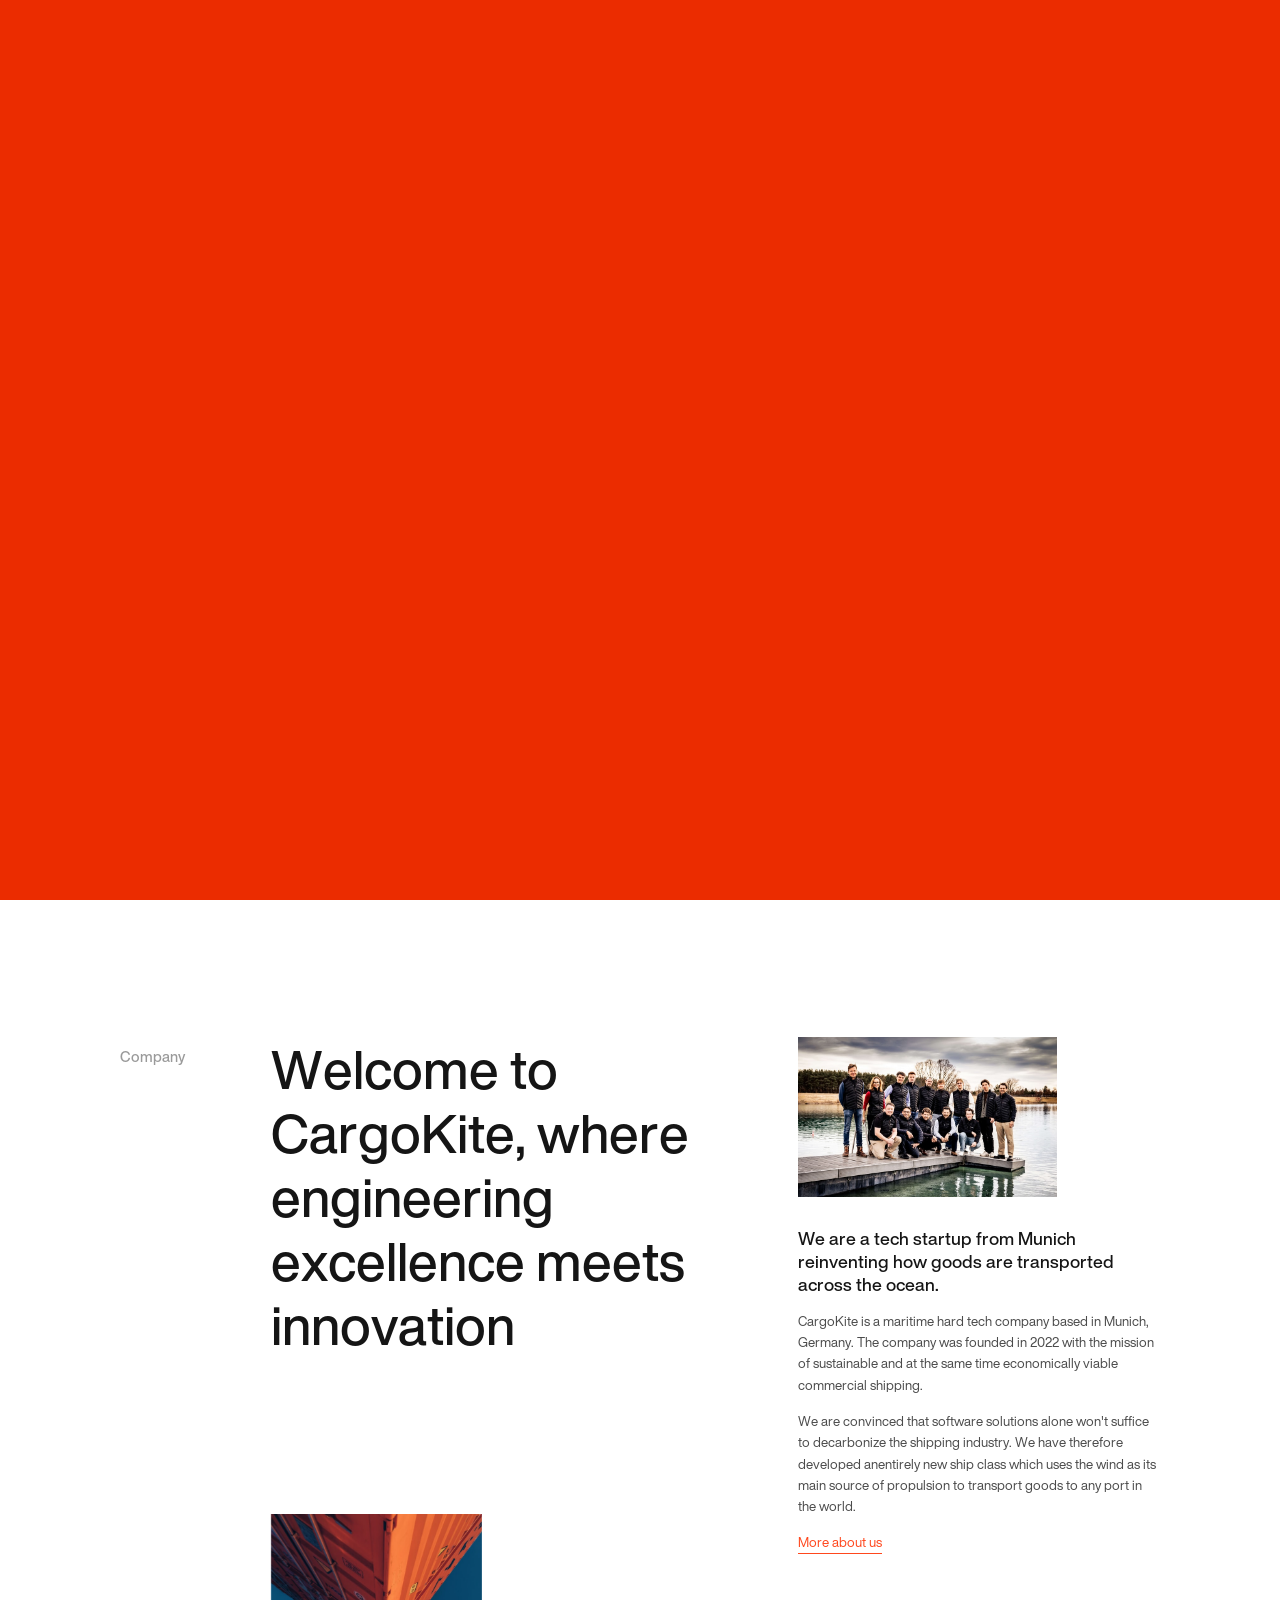
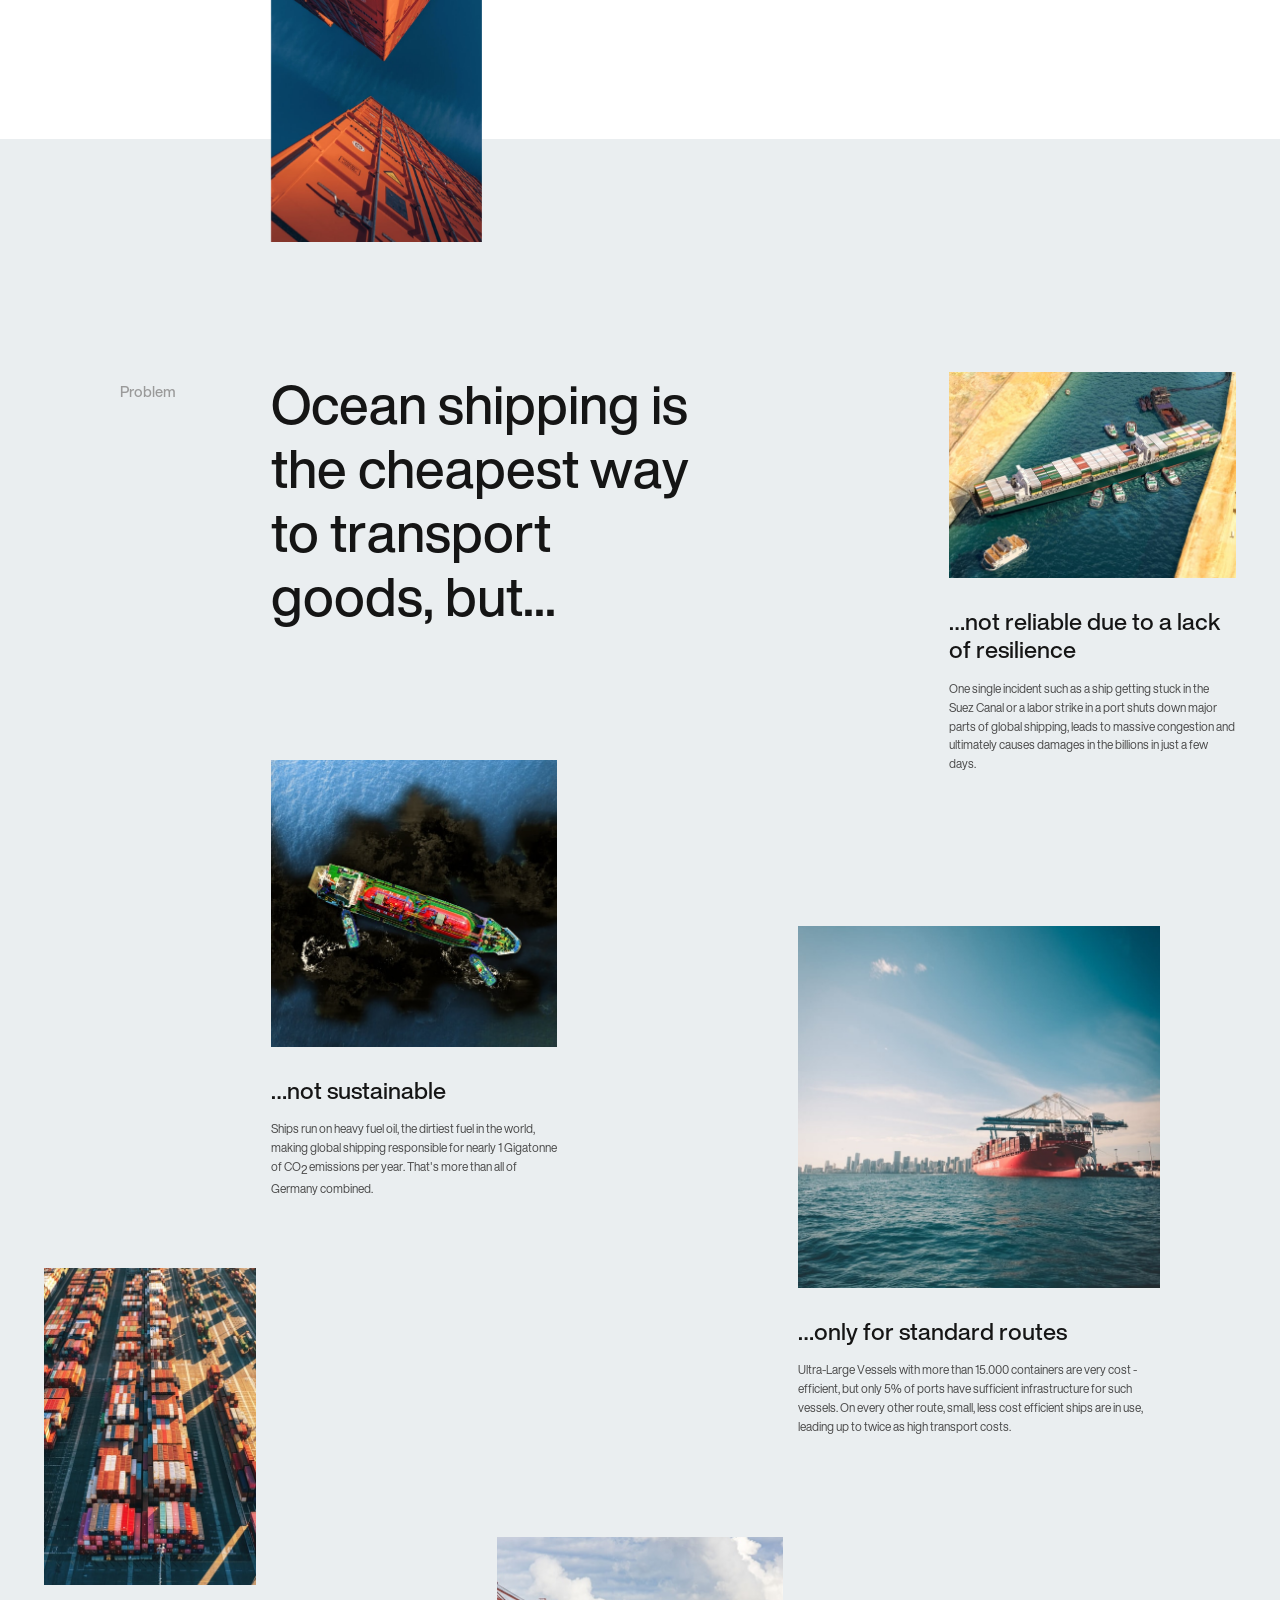
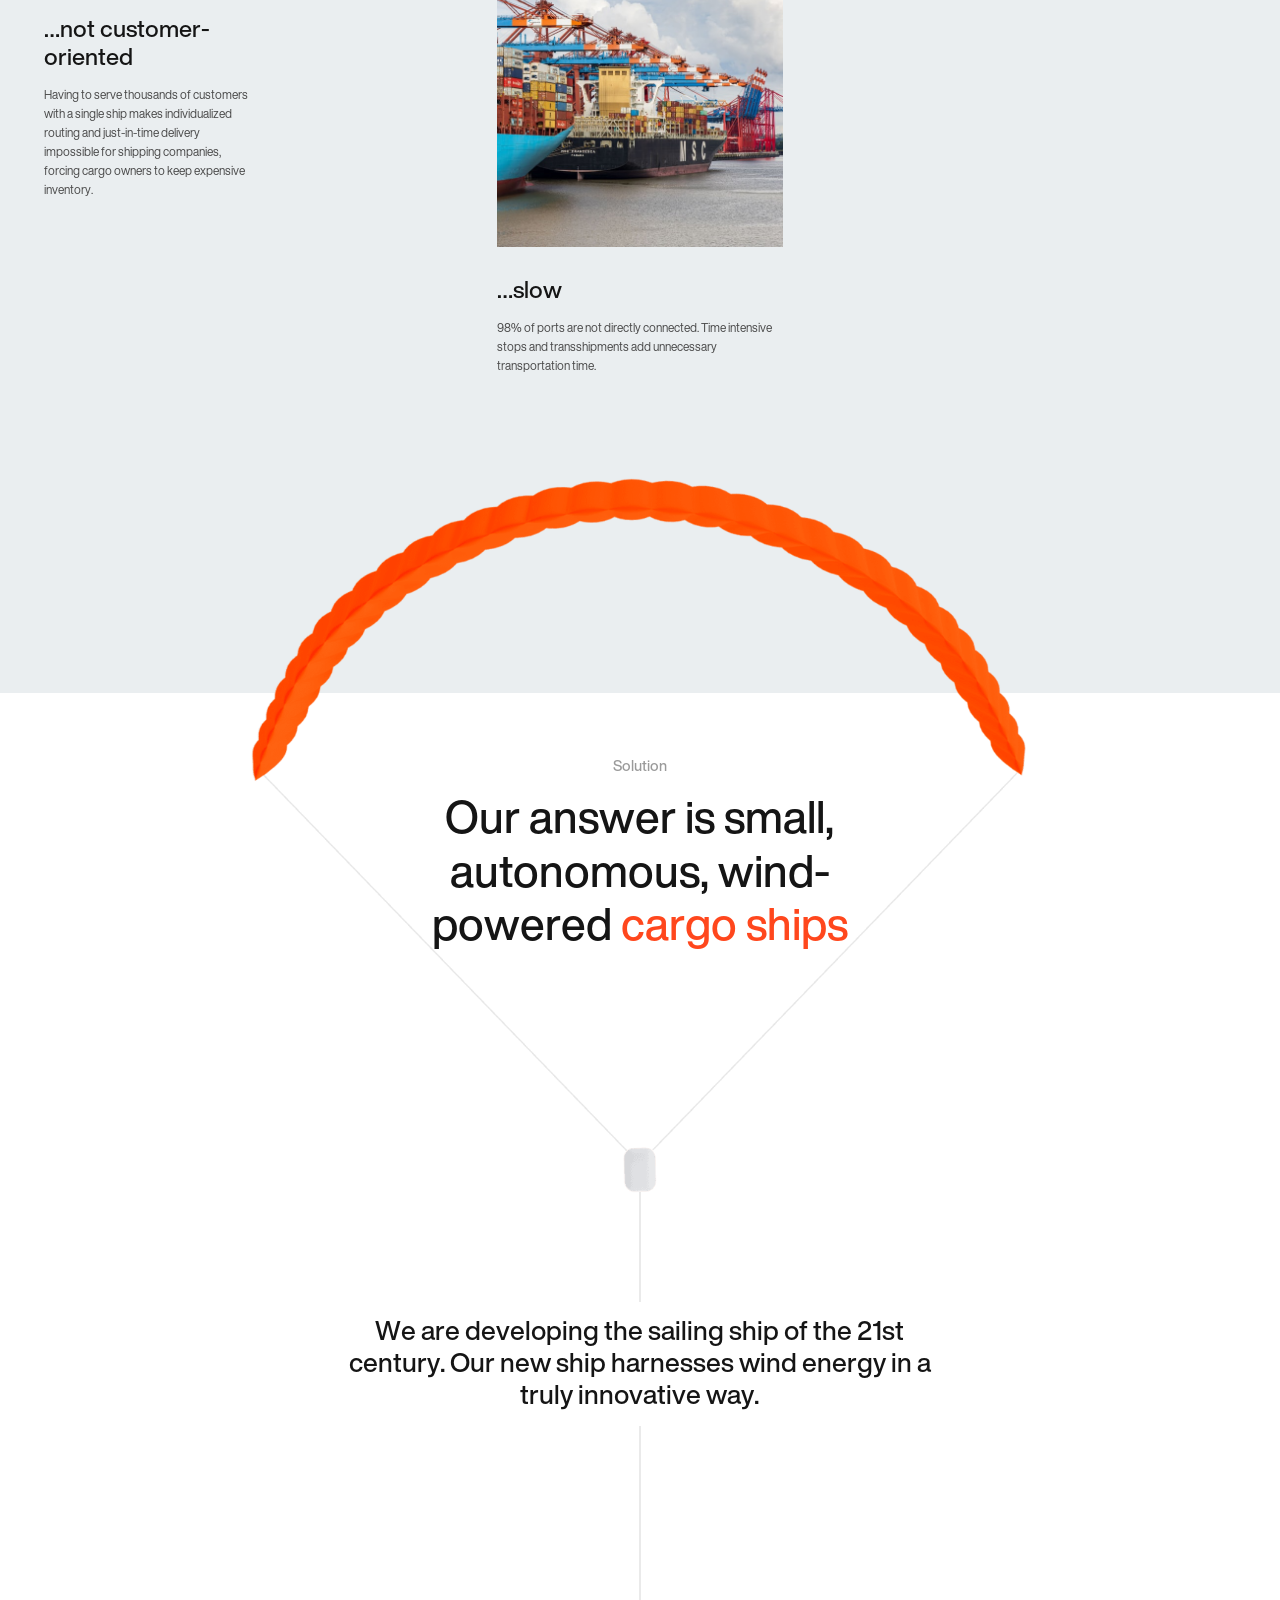
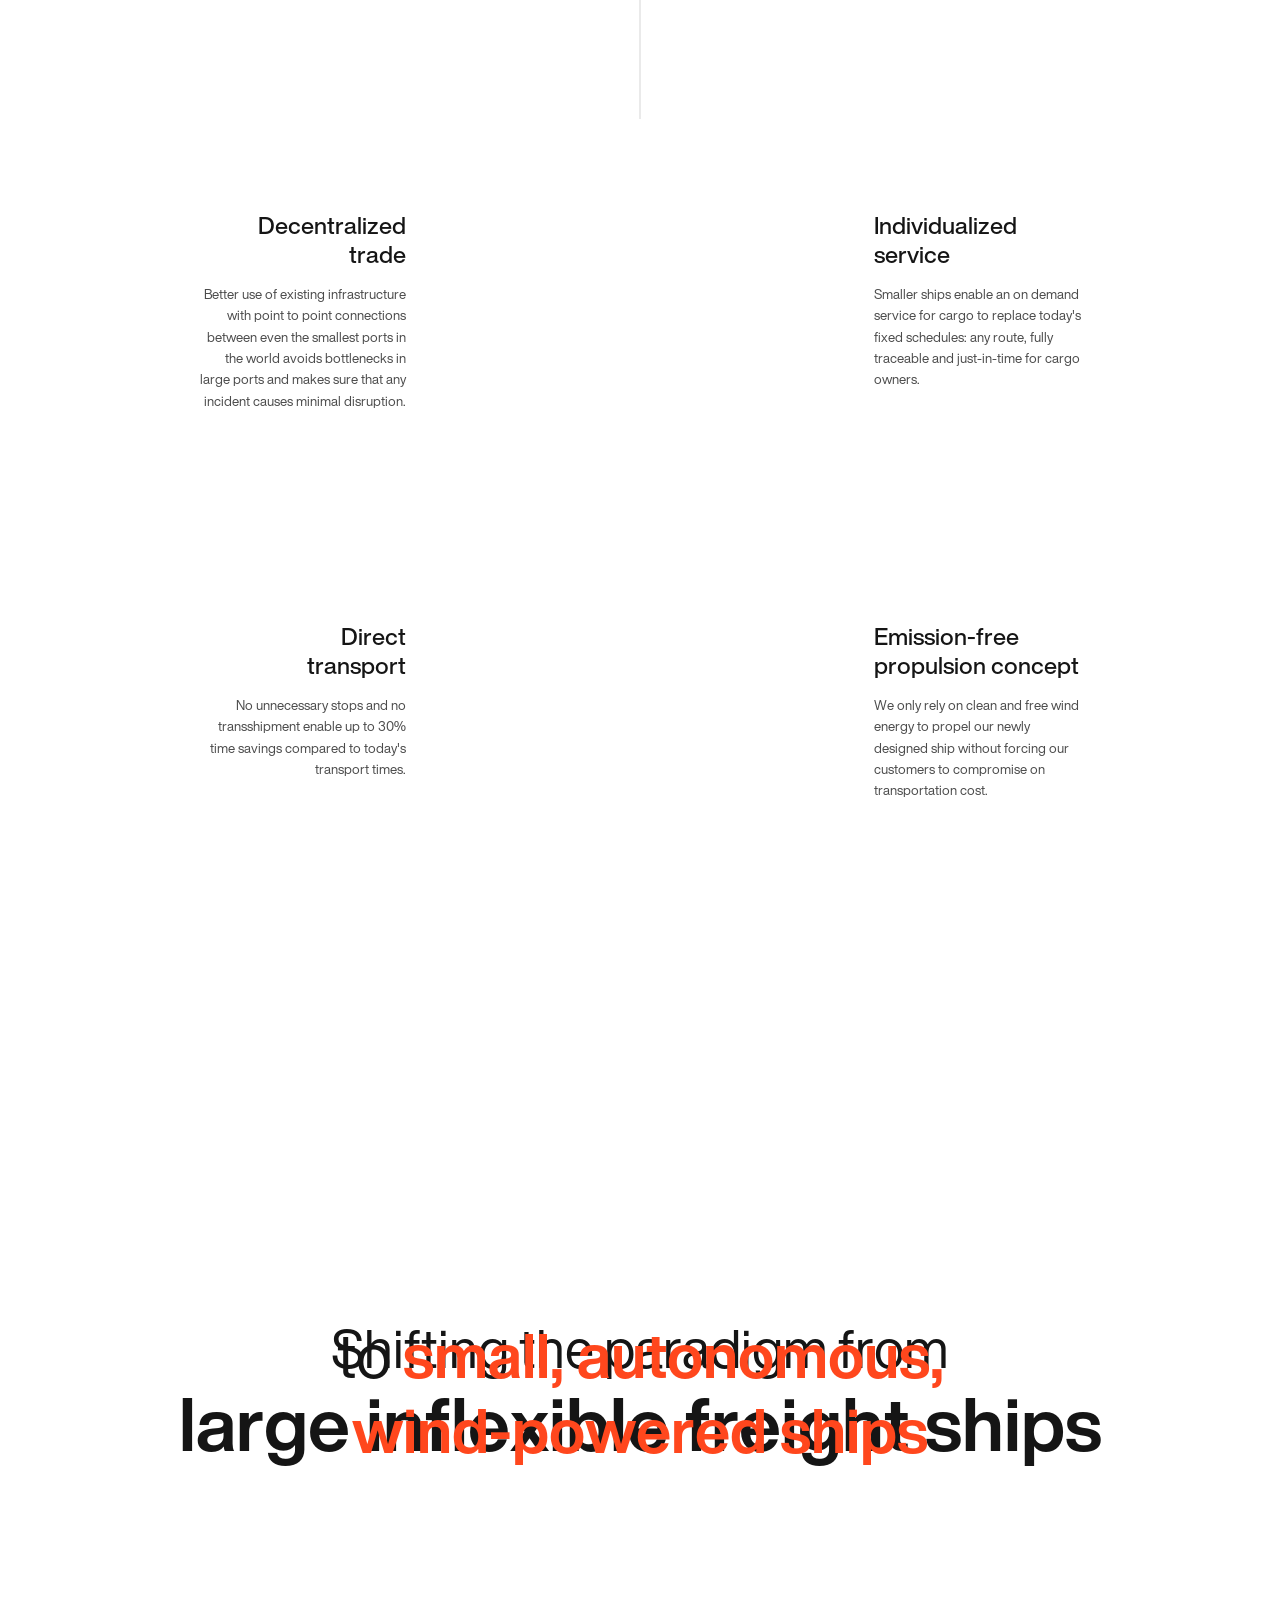
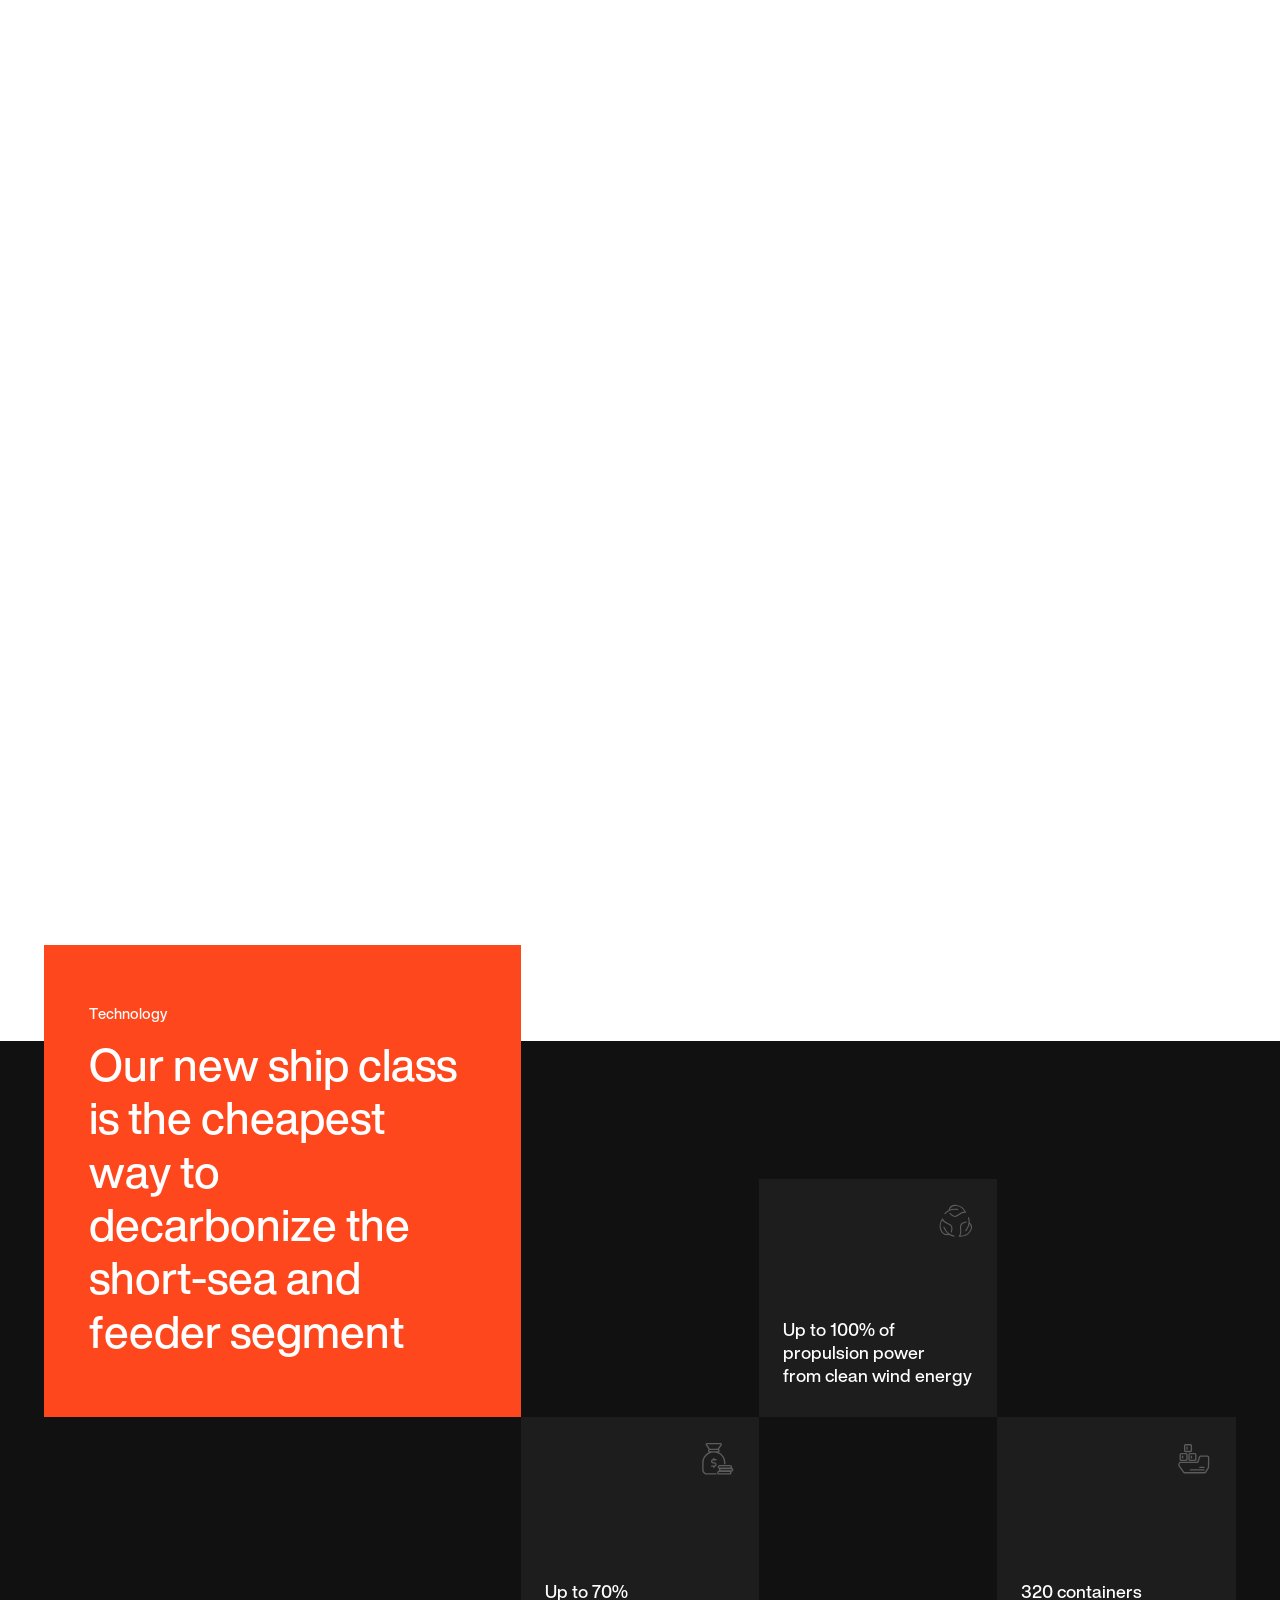
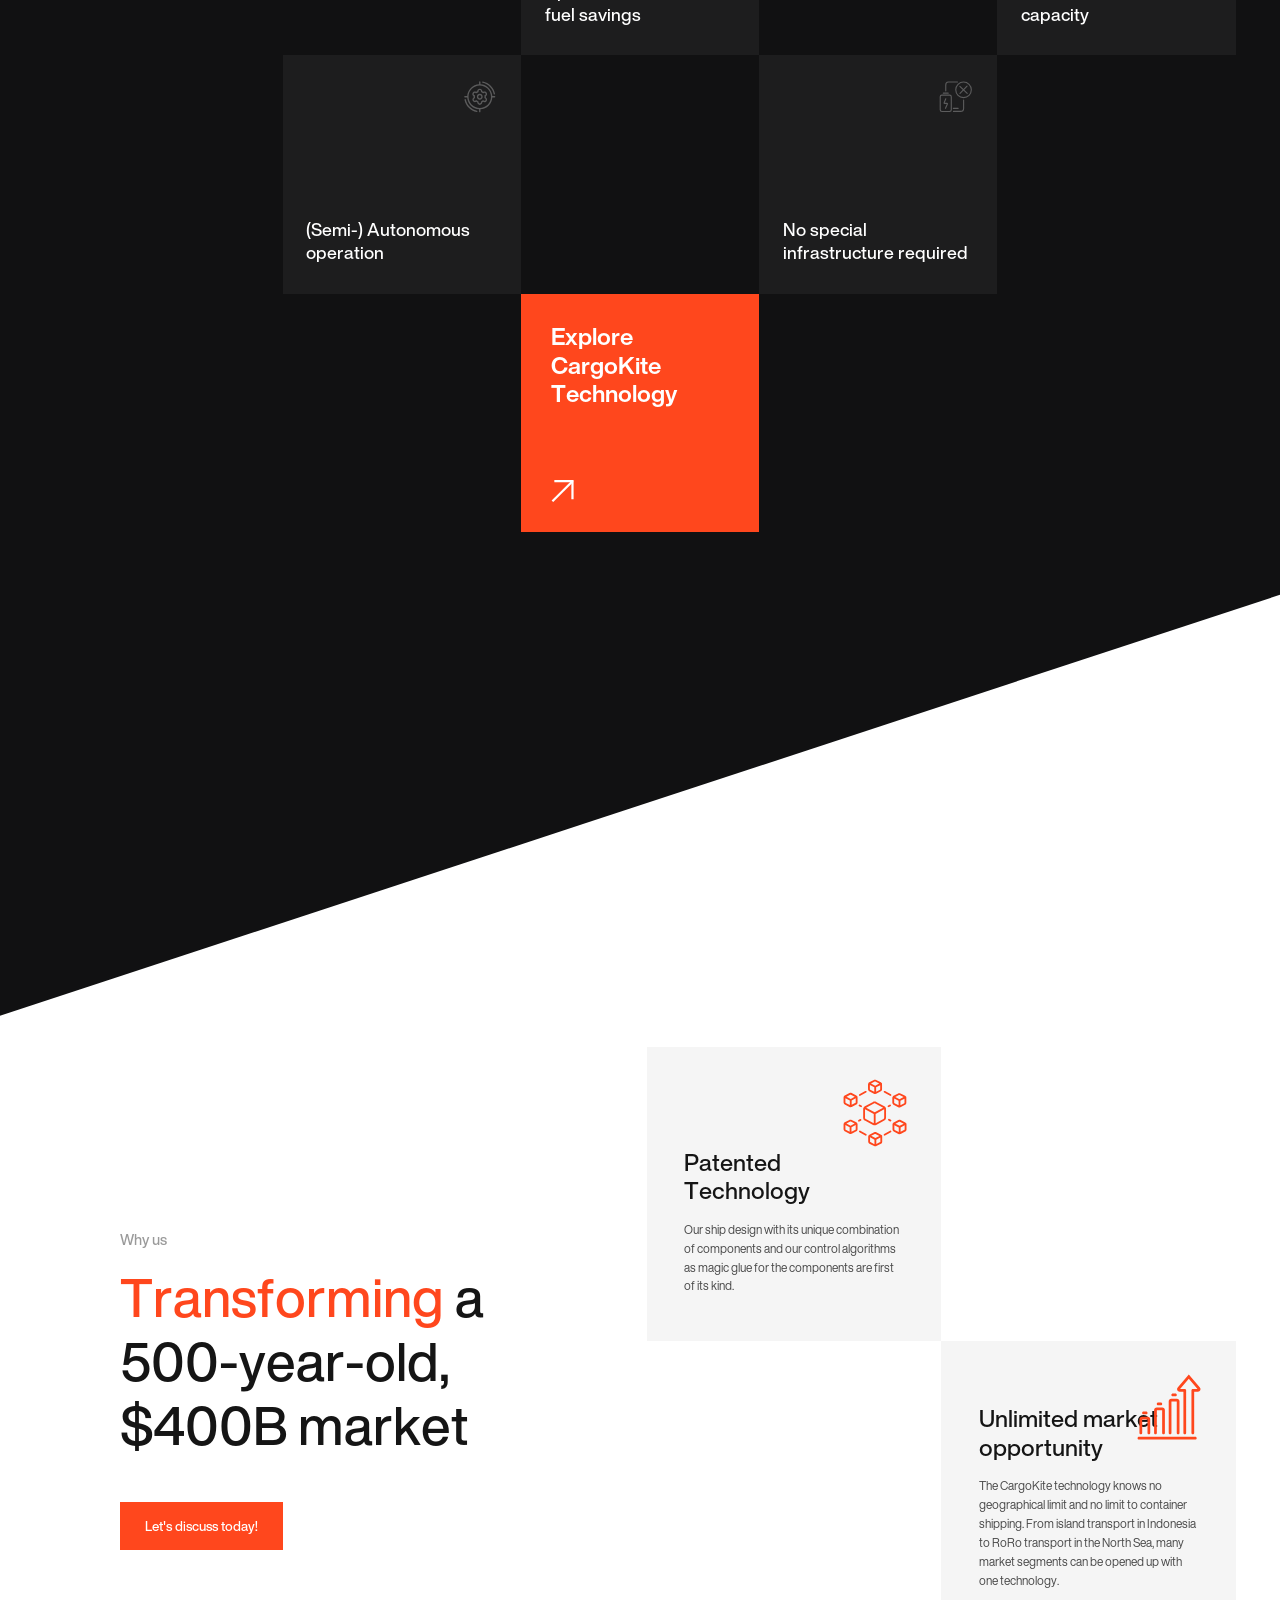
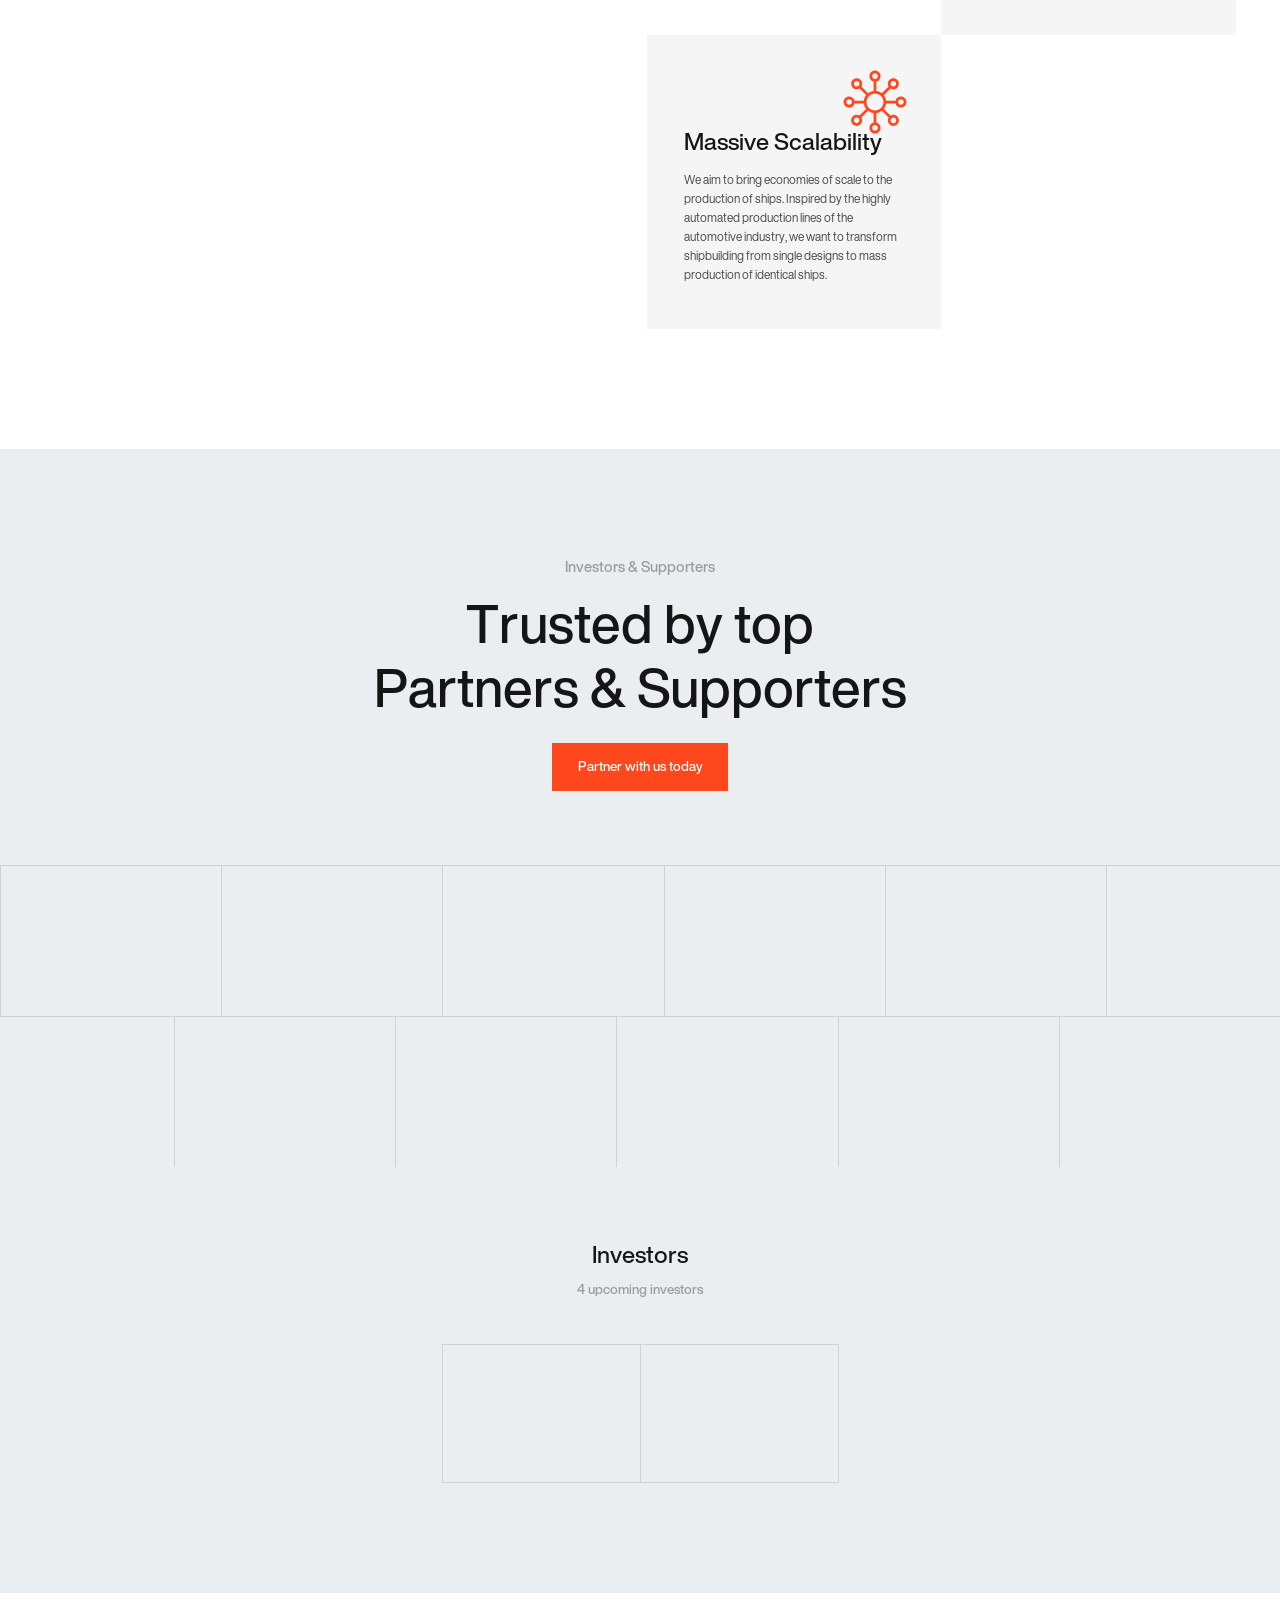
==== index.html @ c908faf1 "he" ====
<html xmlns="http://www.w3.org/1999/xhtml" lang="en">

<head>
	<meta http-equiv="Content-Type" content="text/html; charset=utf-8" />
	<meta name="description" content="HTTrack is an easy-to-use website mirror utility. It allows you to download a World Wide website from the Internet to a local directory,building recursively all structures, getting html, images, and other files from the server to your computer. Links are rebuiltrelatively so that you can freely browse to the local site (works with any browser). You can mirror several sites together so that you can jump from one toanother. You can, also, update an existing mirror site, or resume an interrupted download. The robot is fully configurable, with an integrated help" />
	<meta name="keywords" content="httrack, HTTRACK, HTTrack, winhttrack, WINHTTRACK, WinHTTrack, offline browser, web mirror utility, aspirateur web, surf offline, web capture, www mirror utility, browse offline, local  site builder, website mirroring, aspirateur www, internet grabber, capture de site web, internet tool, hors connexion, unix, dos, windows 95, windows 98, solaris, ibm580, AIX 4.0, HTS, HTGet, web aspirator, web aspirateur, libre, GPL, GNU, free software" />
	<title>Local index - HTTrack Website Copier</title>
  <!-- Mirror and index made by HTTrack Website Copier/3.49-2 [XR&CO'2014] -->
	<style type="text/css">
	<!--

body {
	margin: 0;  padding: 0;  margin-bottom: 15px;  margin-top: 8px;
	background: #77b;
}
body, td {
	font: 14px "Trebuchet MS", Verdana, Arial, Helvetica, sans-serif;
	}

#subTitle {
	background: #000;  color: #fff;  padding: 4px;  font-weight: bold; 
	}

#siteNavigation a, #siteNavigation .current {
	font-weight: bold;  color: #448;
	}
#siteNavigation a:link    { text-decoration: none; }
#siteNavigation a:visited { text-decoration: none; }

#siteNavigation .current { background-color: #ccd; }

#siteNavigation a:hover   { text-decoration: none;  background-color: #fff;  color: #000; }
#siteNavigation a:active  { text-decoration: none;  background-color: #ccc; }


a:link    { text-decoration: underline;  color: #00f; }
a:visited { text-decoration: underline;  color: #000; }
a:hover   { text-decoration: underline;  color: #c00; }
a:active  { text-decoration: underline; }

#pageContent {
	clear: both;
	border-bottom: 6px solid #000;
	padding: 10px;  padding-top: 20px;
	line-height: 1.65em;
	background-image: url(backblue.gif);
	background-repeat: no-repeat;
	background-position: top right;
	}

#pageContent, #siteNavigation {
	background-color: #ccd;
	}


.imgLeft  { float: left;   margin-right: 10px;  margin-bottom: 10px; }
.imgRight { float: right;  margin-left: 10px;   margin-bottom: 10px; }

hr { height: 1px;  color: #000;  background-color: #000;  margin-bottom: 15px; }

h1 { margin: 0;  font-weight: bold;  font-size: 2em; }
h2 { margin: 0;  font-weight: bold;  font-size: 1.6em; }
h3 { margin: 0;  font-weight: bold;  font-size: 1.3em; }
h4 { margin: 0;  font-weight: bold;  font-size: 1.18em; }

.blak { background-color: #000; }
.hide { display: none; }
.tableWidth { min-width: 400px; }

.tblRegular       { border-collapse: collapse; }
.tblRegular td    { padding: 6px;  background-image: url(fade.gif);  border: 2px solid #99c; }
.tblHeaderColor, .tblHeaderColor td { background: #99c; }
.tblNoBorder td   { border: 0; }


// -->
</style>

</head>

<table width="76%" border="0" align="center" cellspacing="0" cellpadding="3" class="tableWidth">
	<tr>
	<td id="subTitle">HTTrack Website Copier - Open Source offline browser</td>
	</tr>
</table>
<table width="76%" border="0" align="center" cellspacing="0" cellpadding="0" class="tableWidth">
<tr class="blak">
<td>
	<table width="100%" border="0" align="center" cellspacing="1" cellpadding="0">
	<tr>
	<td colspan="6"> 
		<table width="100%" border="0" align="center" cellspacing="0" cellpadding="10">
		<tr> 
		<td id="pageContent"> 
<!-- ==================== End prologue ==================== -->

	<meta name="generator" content="HTTrack Website Copier/3.x">
	<TITLE>Local index - HTTrack</TITLE>
</HEAD>
<BODY>
<H1 ALIGN=Center>Index of locally available sites:</H1>
	<TABLE BORDER="0" WIDTH="100%" CELLSPACING="1" CELLPADDING="0">
		<TR>
			<TD BACKGROUND="fade.gif">
				&middot;
					<A HREF="cargokite.com/index.html">
						Cargokite
					</A>		
			</TD>
		</TR>
	</TABLE>
	<BR>
	<BR>
	<BR>
  	<H6 ALIGN="RIGHT">
	<I>Mirror and index made by HTTrack Website Copier [XR&amp;CO'2008]</I>
	</H6>
	<!-- Mirror and index made by HTTrack Website Copier/3.49-2 [XR&CO'2014] -->
	<!-- Thanks for using HTTrack Website Copier! -->
	<meta HTTP-EQUIV="Refresh" CONTENT="0; URL=cargokite.com/index.html">


<!-- ==================== Start epilogue ==================== -->
		</td>
		</tr>
		</table>
	</td>
	</tr>
	</table>
</td>
</tr>
</table>

<table width="76%" border="0" align="center" valign="bottom" cellspacing="0" cellpadding="0">
	<tr>
	<td id="footer"><small>&copy; 2008 Xavier Roche & other contributors - Web Design: Leto Kauler.</small></td>
	</tr>
</table>

</body>

</html>
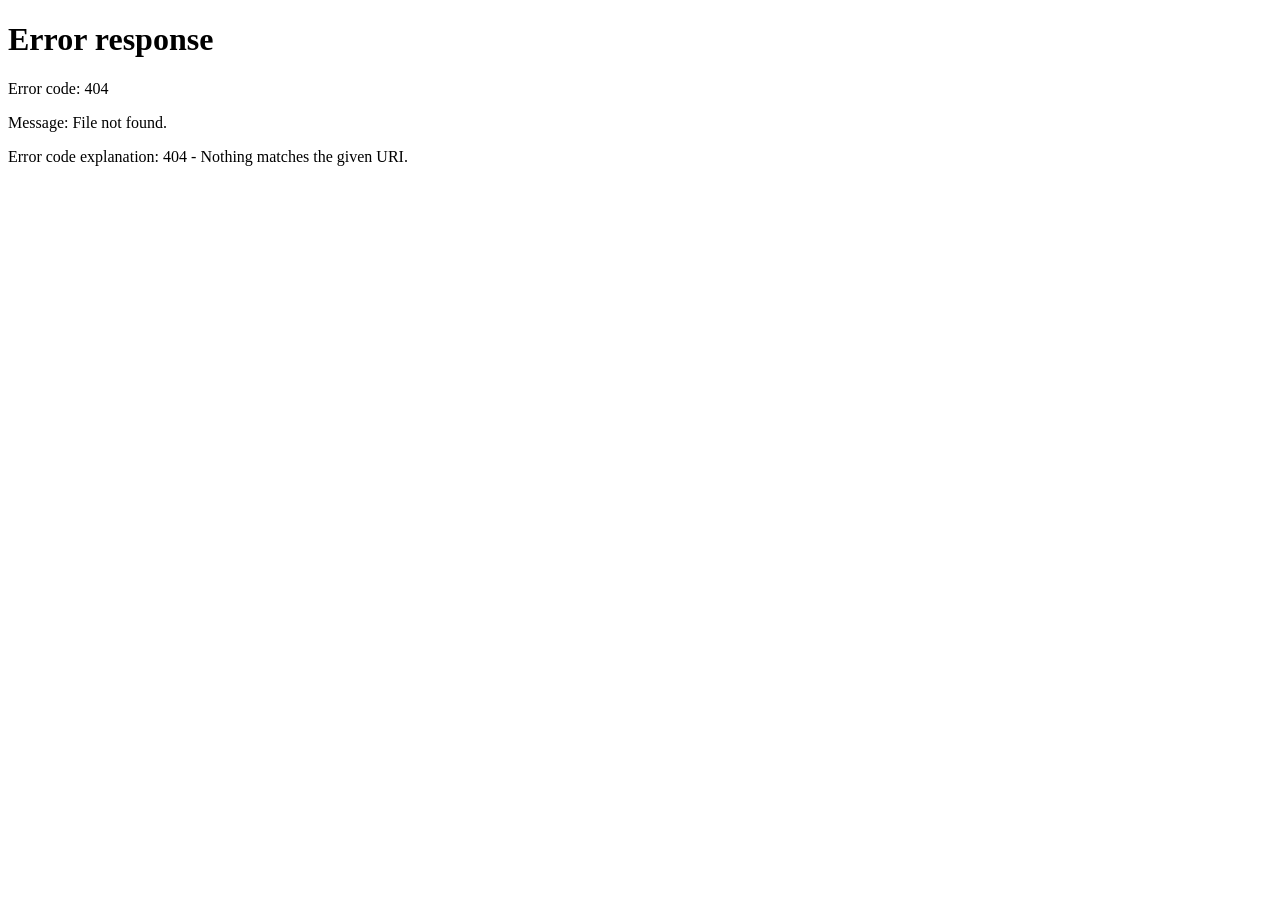
==== commit 30a33ea5: "hehe" ====
--- a/index.html
+++ b/index.html
@@ -4,7 +4,7 @@
 	<meta http-equiv="Content-Type" content="text/html; charset=utf-8" />
 	<meta name="description" content="HTTrack is an easy-to-use website mirror utility. It allows you to download a World Wide website from the Internet to a local directory,building recursively all structures, getting html, images, and other files from the server to your computer. Links are rebuiltrelatively so that you can freely browse to the local site (works with any browser). You can mirror several sites together so that you can jump from one toanother. You can, also, update an existing mirror site, or resume an interrupted download. The robot is fully configurable, with an integrated help" />
 	<meta name="keywords" content="httrack, HTTRACK, HTTrack, winhttrack, WINHTTRACK, WinHTTrack, offline browser, web mirror utility, aspirateur web, surf offline, web capture, www mirror utility, browse offline, local  site builder, website mirroring, aspirateur www, internet grabber, capture de site web, internet tool, hors connexion, unix, dos, windows 95, windows 98, solaris, ibm580, AIX 4.0, HTS, HTGet, web aspirator, web aspirateur, libre, GPL, GNU, free software" />
-	<title>Local index - HTTrack Website Copier</title>
+	<title>Sairish Maritime Solutions</title>
   <!-- Mirror and index made by HTTrack Website Copier/3.49-2 [XR&CO'2014] -->
 	<style type="text/css">
 	<!--
@@ -95,7 +95,7 @@
 <!-- ==================== End prologue ==================== -->
 
 	<meta name="generator" content="HTTrack Website Copier/3.x">
-	<TITLE>Local index - HTTrack</TITLE>
+	<title>Sairish Maritime Solutions</title>
 </HEAD>
 <BODY>
 <H1 ALIGN=Center>Index of locally available sites:</H1>
@@ -103,8 +103,8 @@
 		<TR>
 			<TD BACKGROUND="fade.gif">
 				&middot;
-					<A HREF="cargokite.com/index.html">
-						Cargokite
+					<A HREF="sairishcrew.com/index.html">
+						Sairish Maritime Solutions
 					</A>		
 			</TD>
 		</TR>
@@ -117,7 +117,7 @@
 	</H6>
 	<!-- Mirror and index made by HTTrack Website Copier/3.49-2 [XR&CO'2014] -->
 	<!-- Thanks for using HTTrack Website Copier! -->
-	<meta HTTP-EQUIV="Refresh" CONTENT="0; URL=cargokite.com/index.html">
+	<meta HTTP-EQUIV="Refresh" CONTENT="0; URL=sairishcrew.com/index.html">
 
 
 <!-- ==================== Start epilogue ==================== -->
